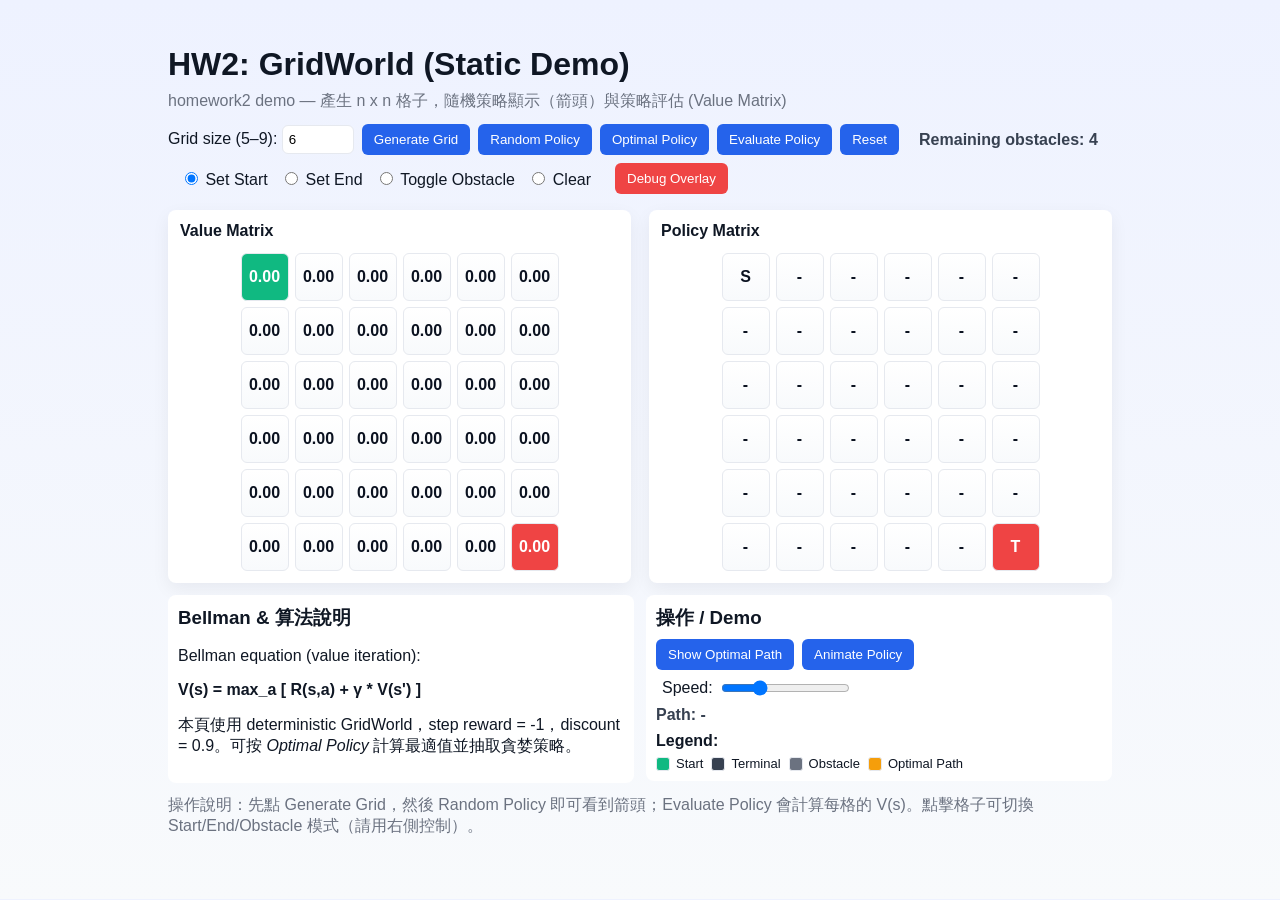
==== homework2/docs/index.html @ 64e89840 "chore: move __pycache__, docs, gh-pages-from-homework2 into homework2/ (organize project)" ====
<!doctype html>
<html lang="zh-Hant">
  <head>
    <meta charset="utf-8" />
    <meta name="viewport" content="width=device-width,initial-scale=1" />
  <title>HW2: GridWorld (Static Demo)</title>
    <link rel="stylesheet" href="static/style.css">
  </head>
  <body>
    <!-- This is a static copy of homework2/index_static.html for GitHub Pages -->
    
    <main class="wrap">
  <!-- This static demo is the homework2 version (copied from homework2/index_static.html) -->
  <h1>HW2: GridWorld (Static Demo)</h1>
  <p class="lead">homework2 demo — 產生 n x n 格子，隨機策略顯示（箭頭）與策略評估 (Value Matrix)</p>

      <div class="controls">
        <label>Grid size (5–9): <input id="nInput" type="number" min="5" max="9" value="6"></label>
        <button id="gen">Generate Grid</button>
        <button id="randPolicy">Random Policy</button>
        <button id="optPolicy">Optimal Policy</button>
        <button id="eval">Evaluate Policy</button>
        <button id="reset">Reset</button>
        <div id="obsInfo" style="margin-left:12px;color:#374151;font-weight:600">Remaining obstacles: <span id="obsRemain">-</span></div>
        <div id="modeContainer" style="margin-left:12px">
          <label style="margin-right:8px"><input type="radio" name="mode" value="start" checked> Set Start</label>
          <label style="margin-right:8px"><input type="radio" name="mode" value="end"> Set End</label>
          <label style="margin-right:8px"><input type="radio" name="mode" value="obs"> Toggle Obstacle</label>
          <label style="margin-right:8px"><input type="radio" name="mode" value="clear"> Clear</label>
        </div>
      </div>

      <div class="matrices">
        <div class="panel">
          <h2>Value Matrix</h2>
          <div id="value" class="matrix"></div>
        </div>
        <div class="panel">
          <h2>Policy Matrix</h2>
          <div id="policy" class="matrix"></div>
        </div>
      </div>

      <div class="extras" style="display:flex;gap:12px;margin-top:12px;align-items:flex-start;flex-wrap:wrap">
        <div class="panel info-panel" style="flex:1;min-width:260px">
          <h3>Bellman & 算法說明</h3>
          <div id="bellman">
            <p>Bellman equation (value iteration):</p>
            <p style="font-weight:700">V(s) = max_a [ R(s,a) + &gamma; * V(s') ]</p>
            <p>本頁使用 deterministic GridWorld，step reward = -1，discount = 0.9。可按 <em>Optimal Policy</em> 計算最適值並抽取貪婪策略。</p>
          </div>
        </div>

        <div class="panel info-panel" style="width:320px;min-width:240px">
          <h3>操作 / Demo</h3>
          <div style="display:flex;gap:8px;flex-wrap:wrap">
            <button id="showPath">Show Optimal Path</button>
            <button id="animate">Animate Policy</button>
            <label style="display:flex;align-items:center;gap:6px;margin-left:6px">Speed:
              <input id="speed" type="range" min="100" max="1200" value="400">
            </label>
          </div>
          <div id="pathInfo" style="margin-top:8px;color:#374151;font-weight:600">Path: <span id="pathList">-</span></div>
          <div id="legend" style="margin-top:8px">
            <strong>Legend:</strong>
            <div style="display:flex;gap:8px;margin-top:6px;font-size:13px">
              <div style="display:flex;gap:6px;align-items:center"><div class="swatch start-swatch"></div>Start</div>
              <div style="display:flex;gap:6px;align-items:center"><div class="swatch term-swatch"></div>Terminal</div>
              <div style="display:flex;gap:6px;align-items:center"><div class="swatch obs-swatch"></div>Obstacle</div>
              <div style="display:flex;gap:6px;align-items:center"><div class="swatch path-swatch"></div>Optimal Path</div>
            </div>
          </div>
        </div>
      </div>

      <p class="notes">操作說明：先點 Generate Grid，然後 Random Policy 即可看到箭頭；Evaluate Policy 會計算每格的 V(s)。點擊格子可切換 Start/End/Obstacle 模式（請用右側控制）。</p>
    </main>

    <script src="static/script.js"></script>
  </body>
</html>
---- homework2/docs/static/style.css ----
/* copied from homework2/static/style.css for GitHub Pages */
:root{--bg:#f7fbff;--card:#ffffff;--muted:#6b7280;--accent:#2563eb}
*{box-sizing:border-box}
body{font-family:Segoe UI,Helvetica,Arial,sans-serif;background:linear-gradient(180deg,#eef2ff,#f8fafc);margin:0;color:#0f1724}
.wrap{max-width:980px;margin:28px auto;padding:18px}
h1{margin:0 0 8px}
.lead{color:var(--muted);margin:0 0 12px}
.controls{display:flex;gap:8px;align-items:center;flex-wrap:wrap;margin-bottom:16px}
input[type=number]{width:72px;padding:6px;border-radius:6px;border:1px solid #e6e9ef}
button{background:var(--accent);color:white;border:none;padding:8px 12px;border-radius:6px;cursor:pointer}
.matrices{display:flex;gap:18px}
.panel{background:var(--card);padding:12px;border-radius:8px;box-shadow:0 6px 18px rgba(16,24,40,0.06);flex:1}
.panel h2{margin-top:0;font-size:16px}
.matrix{display:grid;gap:6px;justify-content:center}
.mcell{width:48px;height:48px;background:linear-gradient(180deg,#ffffff,#f8fafc);border-radius:6px;display:flex;align-items:center;justify-content:center;border:1px solid #e6e9ef;font-weight:600;color:#0b1220}
.mcell.ob{background:#9ca3af;color:white}
.mcell.terminal{background:#ef4444;color:white} /* end/terminal shown as red per spec */
.mcell .cell-arrow{font-size:18px;color:#0369a1}
.grid-overlay .mcell.terminal{background:#ef4444;color:white;box-shadow:0 0 0 3px rgba(239,68,68,0.12);} 
.grid-overlay { display:grid; gap:6px; margin-top:12px }
.grid-overlay .mcell{background:linear-gradient(180deg,#ffffff,#f8fafc)}
.mcell.start{background:#10b981;color:white}
.policy-arrow{font-size:18px}
.mcell.selfloop{outline:3px solid rgba(245,158,11,0.25);}
.notes{color:var(--muted);margin-top:12px}

@media(max-width:900px){.matrices{flex-direction:column}}

/* extras */
.info-panel {box-shadow:none;padding:10px}
.swatch{width:14px;height:14px;border-radius:3px;border:1px solid #e6e9ef}
.start-swatch{background:#10b981}
.term-swatch{background:#374151}
.obs-swatch{background:#6b7280}
.path-swatch{background:#f59e0b}

.mcell.path{outline:3px solid rgba(245,158,11,0.25);box-shadow:0 4px 12px rgba(245,158,11,0.08)}
.agent{background:#ef4444;color:white;box-shadow:0 8px 18px rgba(239,68,68,0.25);animation:agent-pulse 900ms infinite}
@keyframes agent-pulse{0%{transform:scale(1)}50%{transform:scale(1.06)}100%{transform:scale(1)}}

.mcell.selfloop{outline:2px dashed #ef4444}

.policy-arrow{font-size:18px}

.info-panel h3{margin:0 0 8px}

.extras{margin-top:10px}
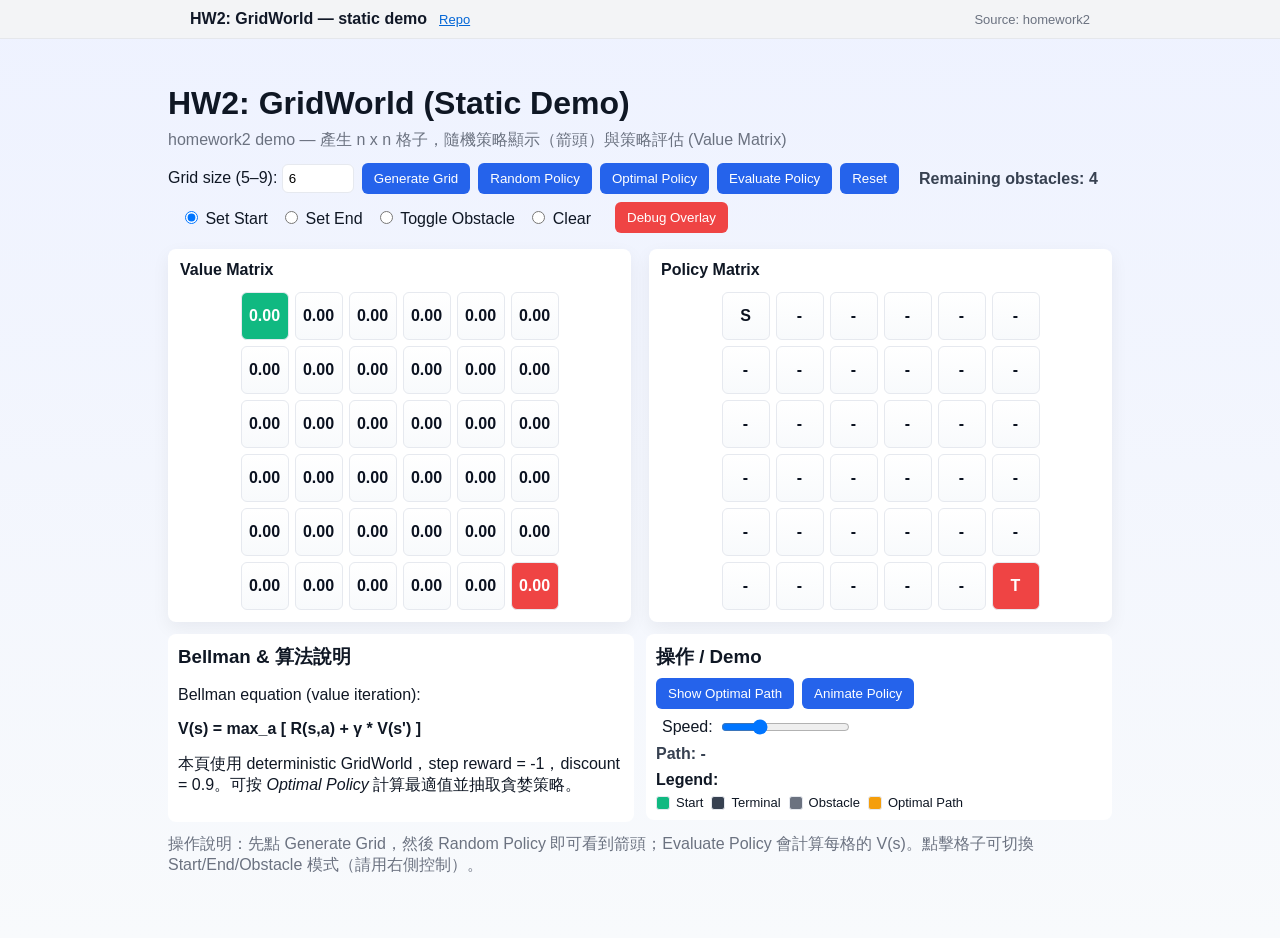
==== commit 06e1baf9: "docs: add HW2 banner to static demo pages" ====
--- a/homework2/docs/index.html
+++ b/homework2/docs/index.html
@@ -8,7 +8,15 @@
   </head>
   <body>
     <!-- This is a static copy of homework2/index_static.html for GitHub Pages -->
-    
+
+    <header style="background:#f3f4f6;padding:10px;border-bottom:1px solid #e5e7eb">
+      <div style="max-width:900px;margin:0 auto;display:flex;align-items:center;gap:12px">
+        <strong style="color:#111827">HW2: GridWorld — static demo</strong>
+        <a href="https://github.com/tonyyoung-create/114-2homework1" style="color:#0366d6;font-size:13px">Repo</a>
+        <span style="margin-left:auto;color:#6b7280;font-size:13px">Source: homework2</span>
+      </div>
+    </header>
+
     <main class="wrap">
   <!-- This static demo is the homework2 version (copied from homework2/index_static.html) -->
   <h1>HW2: GridWorld (Static Demo)</h1>
